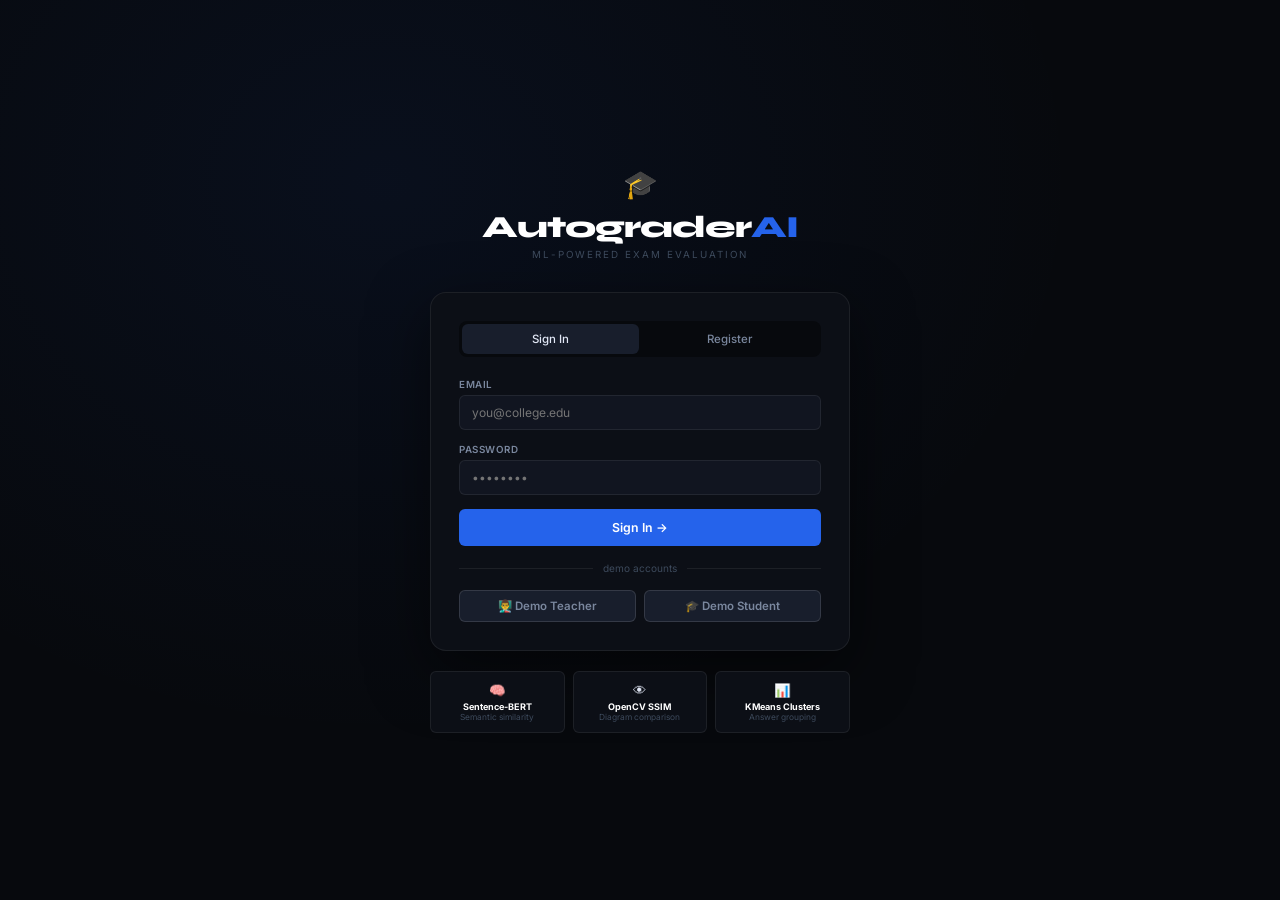
==== frontend/pages/teacher.html @ 8019d905 "Initial commit: AI-powered ExamAI system" ====
<!DOCTYPE html>
<html lang="en">
<head>
<meta charset="UTF-8"><meta name="viewport" content="width=device-width,initial-scale=1">
<title>AutoGrader— Teacher</title>
<link rel="stylesheet" href="../css/main.css">
</head>
<body>
<div class="app">

<!-- SIDEBAR -->
<aside class="sidebar">
  <div class="sb-brand"><div class="sb-brand-icon">🎓</div><span class="sb-brand-name">AutoGrader</span></div>
  <div class="sb-user"><div class="sb-av" id="sb-av">T</div><div><div class="sb-name" id="sb-name">Teacher</div><div class="sb-role">Teacher</div></div></div>
  <nav class="sb-nav">
    <div class="sb-sec">WORKSPACE</div>
    <button class="nav-btn active" id="nav-dash" onclick="navTo('dash')"><span class="nav-icon">⊞</span><span>Dashboard</span></button>
    <button class="nav-btn" id="nav-create" onclick="navTo('create')"><span class="nav-icon">＋</span><span>Create Exam</span></button>
    <button class="nav-btn" id="nav-exams" onclick="navTo('exams')"><span class="nav-icon">◫</span><span>My Exams</span></button>
    <div class="sb-sec">GRADING</div>
    <button class="nav-btn" id="nav-grade" onclick="navTo('grade')"><span class="nav-icon">⬡</span><span>Grade Papers</span><span class="nav-badge hidden" id="pending-badge">0</span></button>
    <button class="nav-btn" id="nav-analytics" onclick="navTo('analytics')"><span class="nav-icon">📊</span><span>Analytics</span></button>
  </nav>
  <div class="sb-foot"><button class="nav-btn" onclick="logout()"><span class="nav-icon">⇤</span><span>Sign Out</span></button></div>
</aside>

<!-- MAIN -->
<main class="main"><div class="wrap">

<!-- DASHBOARD -->
<div class="page active" id="page-dash">
  <div class="ph"><div><h1>Dashboard</h1><p id="dash-greet">Welcome back</p></div><button class="btn btn-primary" onclick="navTo('create')">+ New Exam</button></div>
  <div class="stats" id="dash-stats"></div>

  <!-- ML Models Panel -->
  <div class="card mb-16" style="background:linear-gradient(135deg,rgba(37,99,235,.07),transparent);border-color:rgba(37,99,235,.2)">
    <div class="card-header mb-12"><div class="card-title">🤖 ML Models Active</div><span class="badge bg-blue">Ensemble Grading</span></div>
    <div style="display:grid;grid-template-columns:repeat(4,1fr);gap:10px">
      <div style="background:var(--bg3);border-radius:var(--rs);padding:12px"><div class="mono" style="font-size:.65rem;color:var(--blue);margin-bottom:3px">SBERT 40%</div><div style="font-size:.72rem;font-weight:600;color:#fff">Sentence-BERT</div><div class="text-dim text-xs">Semantic similarity via transformer embeddings</div></div>
      <div style="background:var(--bg3);border-radius:var(--rs);padding:12px"><div class="mono" style="font-size:.65rem;color:var(--green);margin-bottom:3px">TF-IDF 25%</div><div style="font-size:.72rem;font-weight:600;color:#fff">TF-IDF Cosine</div><div class="text-dim text-xs">Term frequency × inverse document frequency</div></div>
      <div style="background:var(--bg3);border-radius:var(--rs);padding:12px"><div class="mono" style="font-size:.65rem;color:var(--gold);margin-bottom:3px">ROUGE-L 20%</div><div style="font-size:.72rem;font-weight:600;color:#fff">ROUGE-L LCS</div><div class="text-dim text-xs">Longest common subsequence scoring</div></div>
      <div style="background:var(--bg3);border-radius:var(--rs);padding:12px"><div class="mono" style="font-size:.65rem;color:var(--purple);margin-bottom:3px">KEYWORDS 15%</div><div style="font-size:.72rem;font-weight:600;color:#fff">Keyword BM25</div><div class="text-dim text-xs">Expected term coverage scoring</div></div>
    </div>
    <div style="display:grid;grid-template-columns:1fr 1fr;gap:10px;margin-top:10px">
      <div style="background:var(--bg3);border-radius:var(--rs);padding:12px"><div style="font-size:.72rem;font-weight:600;color:#fff">👁 OpenCV SSIM</div><div class="text-dim text-xs">Structural Similarity Index for diagram comparison — extracts diagrams via contour detection</div></div>
      <div style="background:var(--bg3);border-radius:var(--rs);padding:12px"><div style="font-size:.72rem;font-weight:600;color:#fff">📊 KMeans Clustering</div><div class="text-dim text-xs">Groups student answers by similarity — reveals copying patterns and common misconceptions</div></div>
    </div>
  </div>

  <div class="grid-2">
    <div class="card"><div class="card-header"><div class="card-title">Pending Grading</div><button class="btn btn-ghost btn-sm" onclick="navTo('grade')">View →</button></div><div id="dash-pending"></div></div>
    <div class="card"><div class="card-header"><div class="card-title">Recent Activity</div></div><div id="dash-recent"></div></div>
  </div>
</div>

<!-- CREATE EXAM -->
<div class="page" id="page-create">
  <div class="ph"><div><h1>Create Exam</h1><p>Build questions manually with sub-questions, OR options, and marks</p></div></div>
  <div class="grid-2" style="align-items:start">

    <!-- Left: Exam details + question builder -->
    <div>
      <div class="card mb-16">
        <div class="card-title mb-16">📋 Exam Details</div>
        <div class="field-row">
          <div class="field"><label>Title *</label><input id="ex-title" placeholder="e.g. OS Mid-Term Unit 3"></div>
          <div class="field"><label>Subject *</label><input id="ex-subject" placeholder="e.g. Computer Science"></div>
        </div>
        <div class="field-row">
          <div class="field"><label>Total Marks</label><input type="number" id="ex-marks" value="100"></div>
        </div>
        <div class="field"><label>Instructions</label><textarea id="ex-inst" rows="2" placeholder="Instructions for students…"></textarea></div>
      </div>

      <div class="card">
        <div class="card-header"><div class="card-title">Questions Builder</div><button class="btn btn-primary btn-sm" onclick="addQuestion()">+ Add Question</button></div>
        <div id="q-list"></div>
      </div>

      <div style="display:flex;gap:10px;margin-top:16px">
        <button class="btn btn-secondary btn-lg" onclick="saveExam('draft')">Save Draft</button>
        <button class="btn btn-primary btn-lg" id="pub-btn" onclick="saveExam('published')">✓ Publish Exam</button>
      </div>
    </div>

    <!-- Right: Reference paper upload -->
    <div>
      <div class="card" style="position:sticky;top:24px">
        <div class="card-title mb-8">📄 OR: Upload Reference Answer Paper</div>
        <div class="card-sub mb-16" style="line-height:1.6">Upload <strong>one perfectly answered paper</strong> — AI extracts all Q&A automatically. All student sheets will be graded against this reference.</div>

        <div style="background:rgba(37,99,235,.06);border:1px solid rgba(37,99,235,.15);border-radius:var(--rs);padding:12px;margin-bottom:14px">
          <div style="font-size:.72rem;font-weight:700;color:var(--blue);margin-bottom:6px">🚀 USP: Reference-Based Grading</div>
          <div style="font-size:.7rem;color:var(--text2);line-height:1.7">
            Instead of manually setting model answers, upload ONE correct paper.<br>
            → AI extracts questions + ideal answers<br>
            → SBERT compares semantic meaning<br>
            → OpenCV extracts + compares diagrams<br>
            → KMeans clusters similar answers to detect copying
          </div>
        </div>


        <div class="drop-zone" id="ref-zone" onclick="document.getElementById('ref-input').click()" ondragover="event.preventDefault();this.classList.add('drag')" ondragleave="this.classList.remove('drag')" ondrop="refDrop(event)">
          <input type="file" id="ref-input" accept=".pdf,.png,.jpg,.jpeg,.webp" onchange="uploadRef(this.files[0])">
          <div class="drop-icon" id="ref-icon">📄</div>
          <h3 id="ref-title" style="font-size:.88rem;font-weight:600;margin-bottom:4px">Drop reference answer paper</h3>
          <p id="ref-sub" style="font-size:.75rem;color:var(--text2)">PDF · PNG · JPG — AI will extract all answers</p>
        </div>
        <div id="ref-status" class="mt-12"></div>
      </div>
    </div>
  </div>
</div>

<!-- MY EXAMS -->
<div class="page" id="page-exams">
  <div class="ph"><div><h1>My Exams</h1><p>Manage and publish your exams</p></div><button class="btn btn-primary" onclick="navTo('create')">+ New Exam</button></div>
  <div class="card"><div class="tbl-wrap"><table><thead><tr><th>Title</th><th>Subject</th><th>Questions</th><th>Marks</th><th>Mode</th><th>Status</th><th>Submissions</th><th>Actions</th></tr></thead><tbody id="exams-tbody"></tbody></table></div></div>
</div>

<!-- GRADE PAPERS -->
<div class="page" id="page-grade">
  <div class="ph"><div><h1>Grade Papers</h1><p>Upload student answer sheets — ML grades automatically</p></div></div>
  <div class="grid-2" style="align-items:start">
    <div class="card">
      <div class="card-title mb-16">📤 Upload Answer Sheet</div>
      <div class="field"><label>Select Exam *</label><select id="grade-exam"></select></div>
      <div class="field"><label>Student Name *</label><select id="grade-sname"></select></div>
      <div class="drop-zone" id="sheet-zone" onclick="document.getElementById('sheet-input').click()" ondragover="event.preventDefault();this.classList.add('drag')" ondragleave="this.classList.remove('drag')" ondrop="sheetDrop(event)">
        <input type="file" id="sheet-input" accept=".pdf,.png,.jpg,.jpeg,.webp" onchange="setSheetFile(this.files[0])">
        <div class="drop-icon" id="sheet-icon">📝</div>
        <h3 id="sheet-title" style="font-size:.86rem;font-weight:600;margin-bottom:4px">Drop answer sheet here</h3>
        <p id="sheet-sub" style="font-size:.74rem;color:var(--text2)">PDF · Image · Scanned or photographed · random order handled</p>
      </div>
      <div style="background:var(--bg3);border-radius:var(--rs);padding:12px;margin-top:12px;font-size:.72rem;color:var(--text2);line-height:1.7">
        <b style="color:var(--text)">What happens:</b><br>
        1️⃣ Vision OCR extracts answers (handles random order)<br>
        2️⃣ OpenCV extracts diagram regions via contour detection<br>
        3️⃣ SBERT+TF-IDF+ROUGE-L+Keywords ensemble scores answers<br>
        4️⃣ SSIM compares student diagrams vs reference<br>
        5️⃣ AI generates specific improvement feedback
      </div>
      <div id="grade-status" class="mt-12"></div>
      <button class="btn btn-primary btn-lg w-full mt-12" id="grade-btn" onclick="doGrade()" disabled>⚡ Grade with ML</button>
    </div>
    <div>
      <div class="card mb-16"><div class="card-title mb-12">Pending <span class="badge bg-gold" id="pend-count">0</span></div><div id="pend-list"></div></div>
    </div>
  </div>
  <div id="grade-result" class="mt-16"></div>
</div>

<!-- ANALYTICS -->
<div class="page" id="page-analytics">
  <div class="ph"><div><h1>Analytics & ML Insights</h1><p>Class performance + ML model accuracy</p></div>
    <select id="anal-exam-sel" class="btn btn-secondary" onchange="loadAnalytics()" style="min-width:200px">
      <option value="">— Select Exam —</option>
    </select>
  </div>
  <div id="analytics-content"></div>
</div>

</div></main>
</div>

<!-- SUBMISSION DETAIL MODAL -->
<div class="overlay" id="modal-sub">
  <div class="modal modal-xl">
    <div class="modal-head"><h3 id="modal-sub-title">Submission</h3><button class="modal-close" onclick="closeModal('modal-sub')">✕</button></div>
    <div class="modal-body" id="modal-sub-body"></div>
    <div class="modal-foot">
      <button class="btn btn-secondary" onclick="dlReport(currentSid)">⬇ PDF Report</button>
      <button class="btn btn-ghost" onclick="closeModal('modal-sub')">Close</button>
    </div>
  </div>
</div>

<!-- OVERRIDE MODAL -->
<div class="overlay" id="modal-ov">
  <div class="modal modal-sm">
    <div class="modal-head"><h3>Override Grade</h3><button class="modal-close" onclick="closeModal('modal-ov')">✕</button></div>
    <div class="modal-body">
      <div class="field"><label>New Marks (max: <span id="ov-max">0</span>)</label><input type="number" id="ov-marks" min="0" step="0.5"></div>
      <div class="field"><label>Reason</label><input id="ov-note" placeholder="Explain reason for override…"></div>
    </div>
    <div class="modal-foot">
      <button class="btn btn-ghost" onclick="closeModal('modal-ov')">Cancel</button>
      <button class="btn btn-primary" onclick="doOverride()">Save</button>
    </div>
  </div>
</div>

<script src="../js/utils.js"></script>
<script>
if (!Auth.guard('teacher')) throw 0;
initSidebar();
const user = Auth.user();
document.getElementById('dash-greet').textContent = `Good ${['morning','afternoon','evening'][[...new Array(24)].map((_,h)=>h<12?0:h<17?1:2)[new Date().getHours()]]}, ${user.name.split(' ')[0]}`;

let allExams=[], allSubs=[], allStudents=[], pendingSheetFile=null, pendingRefFile=null, currentSid=null, ovSubId=null, ovQIdx=null, currentEditingExamId=null;
let qItems = []; // question builder state

// ── Load ──
async function loadAll() {
  await Promise.all([loadExams(), loadSubs(), loadStudents()]);
  renderDash();
}
async function loadExams() { try { allExams=await api.get('/exams/'); } catch { allExams=[]; } }
async function loadSubs()  { try { const s=await api.get('/submissions/'); allSubs=s; } catch { allSubs=[]; } }

async function loadStudents() { try { allStudents=await api.get('/auth/students'); } catch { allStudents=[]; } }

loadAll();

// ── DASHBOARD ──
function renderDash() {
  const myEx=allExams.filter(e=>e.teacherId===user.id);
  const graded=allSubs.filter(s=>s.status==='graded');
  const pend=allSubs.filter(s=>s.status==='pending');
  const avg=graded.length?Math.round(graded.reduce((s,x)=>s+(x.percentage||0),0)/graded.length):0;
  const {c}=grade(avg)||{c:'#fff'};
  document.getElementById('dash-stats').innerHTML=`
    <div class="stat" style="--stat-color:var(--blue)"><div class="stat-label">Exams</div><div class="stat-value">${myEx.length}</div><div class="stat-sub">${myEx.filter(e=>e.status==='published').length} published</div></div>
    <div class="stat" style="--stat-color:var(--gold)"><div class="stat-label">Pending</div><div class="stat-value">${pend.length}</div><div class="stat-sub">to be graded</div></div>
    <div class="stat" style="--stat-color:var(--green)"><div class="stat-label">Graded</div><div class="stat-value">${graded.length}</div><div class="stat-sub">complete</div></div>
    <div class="stat" style="--stat-color:${grade(avg).c}"><div class="stat-label">Class Avg</div><div class="stat-value">${avg||'—'}${avg?'%':''}</div></div>`;

  const pb=document.getElementById('pending-badge');
  if (pend.length){pb.textContent=pend.length;pb.classList.remove('hidden');}else pb.classList.add('hidden');

  const pendEl=document.getElementById('dash-pending');
  pendEl.innerHTML=!pend.length?empty('✓','All caught up!','No pending papers'):
    pend.slice(0,5).map(s=>`<div class="flex items-c jc-sb" style="padding:9px 0;border-bottom:1px solid var(--border)">
      <div><div style="font-size:.8rem;font-weight:600">${esc(s.studentName)}</div><div class="text-xs text-muted">${esc(s.examTitle)} · ${timeAgo(s.createdAt)}</div></div>
      <button class="btn btn-secondary btn-sm" onclick="openSub('${s.id}')">Grade</button>
    </div>`).join('');

  document.getElementById('dash-recent').innerHTML=!graded.length?empty('◈','No results','Grade some papers'):
    graded.slice(0,5).map(s=>{const{g:gr,c}=grade(s.percentage||0);return`<div class="flex items-c jc-sb" style="padding:9px 0;border-bottom:1px solid var(--border)">
      <div><div style="font-size:.8rem;font-weight:600">${esc(s.studentName)}</div><div class="text-xs text-muted">${esc(s.examTitle)}</div></div>
      <div class="text-right"><div class="mono" style="font-weight:800;color:${c}">${gr}</div><div class="text-xs text-muted">${s.percentage}%</div></div>
    </div>`}).join('');
}

// ── QUESTION BUILDER ──
function addQuestion() {
  qItems.push({text:'',marks:10,modelAnswer:'',keywords:'',hasDiagram:false,subQuestions:[],orEnabled:false});
  renderQList();
}
function addSubQ(qi) {
  qItems[qi].subQuestions.push({text:'',marks:5,modelAnswer:'',isOr:false,hasDiagram:false});
  renderQList();
}
function removeQ(qi) { qItems.splice(qi,1); renderQList(); }
function removeSubQ(qi,si) { qItems[qi].subQuestions.splice(si,1); renderQList(); }

function renderQList() {
  const el=document.getElementById('q-list');
  if (!qItems.length){el.innerHTML='<div class="text-xs text-dim" style="padding:16px;text-align:center">No questions yet — click + Add Question</div>';return;}
  el.innerHTML=qItems.map((q,qi)=>`
    <div class="q-item">
      <div class="q-item-head">
        <span class="q-num-badge">Q${qi+1}</span>
        <div style="flex:1"><input style="width:100%;background:var(--bg4);border:1px solid var(--border);border-radius:var(--rs);padding:7px 10px;color:var(--text);font-size:.82rem;outline:none" placeholder="Question text…" value="${esc(q.text)}" oninput="qItems[${qi}].text=this.value"></div>
        <input type="number" min="1" value="${q.marks}" style="width:56px;background:var(--bg4);border:1px solid var(--border);border-radius:var(--rs);padding:6px;color:var(--gold);font-family:'JetBrains Mono';text-align:center;font-size:.82rem;outline:none" oninput="qItems[${qi}].marks=+this.value">
        <span style="font-size:.7rem;color:var(--text3)">M</span>
        <button onclick="removeQ(${qi})" style="background:none;border:none;color:var(--text3);cursor:pointer;padding:4px">✕</button>
      </div>
      <div style="margin-bottom:8px">
        <textarea style="width:100%;background:var(--bg4);border:1px solid var(--border);border-radius:var(--rs);padding:7px 10px;color:rgba(255,255,255,.8);font-size:.76rem;outline:none" placeholder="Ideal Model Answer (for manual/AI grading reference)…" oninput="qItems[${qi}].modelAnswer=this.value">${esc(q.modelAnswer||'')}</textarea>
      </div>
      <div style="display:flex;gap:8px;margin-bottom:8px">
        <input style="flex:1;background:var(--bg4);border:1px solid var(--border);border-radius:var(--rs);padding:6px 9px;color:var(--text2);font-size:.75rem;outline:none" placeholder="Keywords (comma-separated, for ML grading)" value="${esc(q.keywords)}" oninput="qItems[${qi}].keywords=this.value">
        <label style="display:flex;align-items:center;gap:5px;font-size:.72rem;color:var(--text2);cursor:pointer;flex-shrink:0">
          <input type="checkbox" ${q.hasDiagram?'checked':''} onchange="qItems[${qi}].hasDiagram=this.checked"> Diagram
        </label>
      </div>
      ${q.subQuestions.map((sq,si)=>`<div class="sub-q">
        <div style="display:flex;align-items:center;gap:8px">
          ${sq.isOr?'<span class="or-label">OR</span>':''}
          <span style="font-family:\'JetBrains Mono\';font-size:.68rem;color:var(--text3);">${qi+1}${String.fromCharCode(97+si)}</span>
          <input style="flex:1;background:var(--bg3);border:1px solid var(--border);border-radius:var(--rs);padding:6px 9px;color:var(--text);font-size:.79rem;outline:none" placeholder="Sub-question…" value="${esc(sq.text)}" oninput="qItems[${qi}].subQuestions[${si}].text=this.value">
          <input type="number" min="1" value="${sq.marks}" style="width:50px;background:var(--bg3);border:1px solid var(--border);border-radius:var(--rs);padding:5px;color:var(--gold);font-family:'JetBrains Mono';text-align:center;font-size:.78rem;outline:none" oninput="qItems[${qi}].subQuestions[${si}].marks=+this.value">
          <span style="font-size:.68rem;color:var(--text3)">M</span>
          <label style="display:flex;align-items:center;gap:4px;font-size:.68rem;color:var(--text2);cursor:pointer">
            <input type="checkbox" ${sq.isOr?'checked':''} onchange="qItems[${qi}].subQuestions[${si}].isOr=this.checked;renderQList()"> OR
          </label>
          <button onclick="removeSubQ(${qi},${si})" style="background:none;border:none;color:var(--text3);cursor:pointer;font-size:.8rem">✕</button>
        </div>
        <div style="margin:4px 0 8px 18px">
          <textarea style="width:100%;background:var(--bg3);border:1px solid var(--border);border-radius:var(--rs);padding:5px 9px;color:rgba(255,255,255,.7);font-size:.72rem;outline:none" placeholder="Model Answer for sub-question…" oninput="qItems[${qi}].subQuestions[${si}].modelAnswer=this.value">${esc(sq.modelAnswer||'')}</textarea>
        </div>
      </div>`).join('')}
      <button class="btn btn-ghost btn-sm" style="margin-top:8px;font-size:.7rem" onclick="addSubQ(${qi})">+ Sub-question / OR option</button>
    </div>`).join('');
}

async function saveExam(status) {
  const title=document.getElementById('ex-title').value.trim(), subject=document.getElementById('ex-subject').value.trim();
  if (!title||!subject){toast('Title and subject required','e');return;}
  const btn=document.getElementById('pub-btn'); btn.disabled=true; btn.innerHTML=SPIN+(currentEditingExamId?' Updating…':' Saving…');
  const questions = qItems.map((q,i)=>({
    number: String(i+1), text:q.text, marks:q.marks,
    keywords: (q.keywords||'').split(',').map(k=>k.trim()).filter(Boolean),
    hasDiagram:q.hasDiagram, modelAnswer:q.modelAnswer||'',
    subQuestions: (q.subQuestions||[]).map((sq,j)=>({
      number:`${i+1}${String.fromCharCode(97+j)}`, 
      text:sq.text, marks:sq.marks, isOr:sq.isOr, hasDiagram:sq.hasDiagram, modelAnswer:sq.modelAnswer||''
    }))
  }));
  try {
    const data = {title,subject,
      totalMarks:+document.getElementById('ex-marks').value||100, instructions:document.getElementById('ex-inst').value, questions, status};
    let exam;
    if (currentEditingExamId) {
      exam = await api.put(`/exams/${currentEditingExamId}`, data);
    } else {
      exam = await api.post('/exams/', data);
    }
    
    // Auto-upload reference if pending
    if (pendingRefFile) {
      toast('Uploading reference paper…','i');
      await uploadRef(pendingRefFile, exam.id);
    }

    await loadAll();
    toast(status==='published'?'Exam published!':'Saved!','s');
    qItems=[]; renderQList(); currentEditingExamId=null; pendingRefFile=null;
    navTo('exams');
  } catch(e){ toast(e.message,'e'); }
  finally { btn.disabled=false; btn.innerHTML='✓ Publish Exam'; }
}

function editExam(id) {
  const e = allExams.find(x=>x.id===id);
  if (!e) return;
  currentEditingExamId = id;
  navTo('create');
  document.getElementById('page-create').querySelector('h1').textContent = 'Edit Exam';
  document.getElementById('ex-title').value = e.title;
  document.getElementById('ex-subject').value = e.subject;
  document.getElementById('ex-marks').value = e.totalMarks;
  document.getElementById('ex-inst').value = e.instructions || '';
  
  // Reset ref UI
  document.getElementById('ref-icon').textContent='📄';
  document.getElementById('ref-title').textContent='Drop reference answer paper';
  document.getElementById('ref-status').innerHTML='';
  pendingRefFile = null;

  qItems = (e.questions||[]).map(q=>({
    text:q.text, marks:q.marks, modelAnswer:q.modelAnswer||'', 
    keywords:(q.keywords||[]).join(', '), hasDiagram:q.hasDiagram,
    subQuestions: (q.subQuestions||[]).map(sq=>({...sq}))
  }));
  renderQList();
}

// ── REFERENCE PAPER ──
async function uploadRef(file, forceId=null) {
  if (!file) return;
  const examId = forceId || currentEditingExamId;
  
  if (!examId) {
    // Just store for later
    pendingRefFile = file;
    document.getElementById('ref-icon').textContent='📎';
    document.getElementById('ref-title').textContent=file.name;
    document.getElementById('ref-status').innerHTML='<span class="badge bg-gold">Ready to upload on save</span>';
    return;
  }

  document.getElementById('ref-icon').textContent='⏳';
  document.getElementById('ref-title').textContent=file.name;
  document.getElementById('ref-status').innerHTML=aiLoad('AI extracting questions and answers from reference paper…');
  try {
    const fd=new FormData(); fd.append('file',file);
    const res=await api.upload(`/exams/${examId}/reference`,fd);
    document.getElementById('ref-icon').textContent='✅';
    document.getElementById('ref-status').innerHTML=`<span class="badge bg-green">✓ ${res.message}</span>`;
    toast('Reference paper processed!','s');

    // Sync Questions Builder with extracted data
    if (res.questions && res.questions.length > 0) {
      qItems = res.questions.map(q => ({
        text: q.text,
        marks: q.marks,
        modelAnswer: q.modelAnswer || '', 
        keywords: (q.keywords||[]).join(', '),
        hasDiagram: q.hasDiagram || false,
        subQuestions: (q.subQuestions||[]).map(sq=>({...sq}))
      }));
      
      // Update Total Marks field in UI
      if (res.totalMarks) {
        document.getElementById('ex-marks').value = res.totalMarks;
      }
      
      renderQList();
      toast(`Synced ${res.questions.length} questions from AI`,'i');
    }
    await loadAll();
  } catch(e){
    document.getElementById('ref-icon').textContent='❌';
    const msg = e.message || 'AI failed to extract questions.';
    document.getElementById('ref-status').innerHTML=`<span style="color:var(--red);font-size:.8rem">✗ ${msg}</span>`;
    toast(msg,'e');
    throw e;
  }
}
function refDrop(e){e.preventDefault();document.getElementById('ref-zone').classList.remove('drag');uploadRef(e.dataTransfer.files[0]);}

// ── MY EXAMS ──
function renderExamsPage() {
  const tbody=document.getElementById('exams-tbody');
  const myEx=allExams.filter(e=>e.teacherId===user.id).sort((a,b)=>new Date(b.createdAt)-new Date(a.createdAt));
  if (!myEx.length){tbody.innerHTML=`<tr><td colspan="8">${empty('◫','No exams','Create your first exam')}</td></tr>`;return;}
  tbody.innerHTML=myEx.map(e=>{
    const eSubs=allSubs.filter(s=>s.examId===e.id);
    const flatQ=(e.questions||[]).reduce((s,q)=>s+1+(q.subQuestions?.length||0),0);
    return`<tr>
      <td><div style="font-weight:600">${esc(e.title)}</div></td>
      <td class="text-muted">${esc(e.subject)}</td>
      <td class="mono">${flatQ}</td>
      <td class="mono" style="color:var(--gold)">${e.totalMarks}</td>
      <td><span class="badge ${e.gradingMode==='reference'?'bg-purple':'bg-blue'}">${e.gradingMode==='reference'?'Reference':'Manual'}</span></td>
      <td><span class="badge ${e.status==='published'?'bg-green':'bg-gray'}">${e.status}</span></td>
      <td>${eSubs.length} <span class="text-dim">(${eSubs.filter(s=>s.status==='graded').length} graded)</span></td>
      <td style="display:flex;gap:5px">
        <button class="btn btn-secondary btn-sm" onclick="editExam('${e.id}')">Edit</button>
        ${e.status==='draft'?`<button class="btn btn-success btn-sm" onclick="pubExam('${e.id}')">Publish</button>`:''}
        <button class="btn btn-secondary btn-sm" onclick="loadAnalyticsForExam('${e.id}')">Analytics</button>
        <button class="btn btn-danger btn-sm" onclick="delExam('${e.id}')">Del</button>
      </td>
    </tr>`;
  }).join('');
}
async function pubExam(id){try{await api.post(`/exams/${id}/publish`,{});toast('Published!','s');await loadAll();renderExamsPage();}catch(e){toast(e.message,'e');}}
async function delExam(id){if(!confirm('Delete?'))return;try{await api.delete(`/exams/${id}`);toast('Deleted','i');await loadAll();renderExamsPage();}catch(e){toast(e.message,'e');}}

// ── GRADE PAPERS ──
function renderGradePage() {
  const sel=document.getElementById('grade-exam');
  const myPub=allExams.filter(e=>e.teacherId===user.id&&e.status==='published');
  sel.innerHTML='<option value="">— Choose Exam —</option>'+myPub.map(e=>`<option value="${e.id}">${esc(e.title)}</option>`).join('');

  const sSel=document.getElementById('grade-sname');
  sSel.innerHTML='<option value="">— Select Student —</option>'+allStudents.map(s=>`<option value="${esc(s.name)}">${esc(s.name)}</option>`).join('');

  const pend=allSubs.filter(s=>s.status==='pending'||s.status==='grading');
  document.getElementById('pend-count').textContent=pend.length;
  document.getElementById('pend-list').innerHTML=!pend.length?'<div class="text-xs text-dim" style="padding:14px;text-align:center">✓ All caught up</div>':
    pend.map(s=>`<div class="flex items-c jc-sb" style="padding:9px 0;border-bottom:1px solid var(--border)">
      <div><div style="font-size:.8rem;font-weight:600">${esc(s.studentName)}</div><div class="text-xs text-muted">${esc(s.examTitle)}</div></div>
      <button class="btn btn-secondary btn-sm" onclick="openSub('${s.id}')">View</button>
    </div>`).join('');
}

function setSheetFile(f) {
  if (!f) return;
  pendingSheetFile=f;
  document.getElementById('sheet-icon').textContent='✅';
  document.getElementById('sheet-title').textContent=f.name;
  document.getElementById('sheet-sub').textContent=`${(f.size/1048576).toFixed(2)}MB`;
  document.getElementById('sheet-zone').style.borderColor='var(--green)';
  document.getElementById('grade-btn').disabled=false;
}
function sheetDrop(e){e.preventDefault();document.getElementById('sheet-zone').classList.remove('drag');setSheetFile(e.dataTransfer.files[0]);}

async function doGrade() {
  const examId=document.getElementById('grade-exam').value, sname=document.getElementById('grade-sname').value.trim();
  if (!examId){toast('Select an exam','e');return;}
  if (!sname){toast('Enter student name','e');return;}
  if (!pendingSheetFile){toast('Upload answer sheet','e');return;}
  const btn=document.getElementById('grade-btn'); btn.disabled=true; btn.innerHTML=SPIN+' Grading…';
  document.getElementById('grade-result').innerHTML='';
  document.getElementById('grade-status').innerHTML=aiLoad('ML grading in progress — SBERT · TF-IDF · ROUGE-L · OpenCV · AI Model…');
  try {
    const fd=new FormData(); fd.append('file',pendingSheetFile); fd.append('examId',examId); fd.append('studentName',sname);
    const sub=await api.upload('/submissions/upload',fd);
    allSubs=await api.get('/submissions/');
    document.getElementById('grade-status').innerHTML='<span class="badge bg-green">✓ Grading complete</span>';
    renderGradeResult(sub);
    toast('Graded successfully!','s');
    renderDash();
  } catch(e){
    document.getElementById('grade-status').innerHTML=`<span style="color:var(--red);font-size:.8rem">✗ ${e.message}</span>`;
    toast(e.message,'e');
  }
  finally{btn.disabled=false;btn.innerHTML='⚡ Grade with ML';}
}

function renderGradeResult(sub) {
  const pct=sub.percentage||0, {g:gr,c}=grade(pct);
  const el=document.getElementById('grade-result');
  el.innerHTML=`<div class="card">
    <div class="flex items-c jc-sb mb-16">
      <div><div style="font-family:'Syne',sans-serif;font-size:1.2rem;font-weight:800;color:#fff">${esc(sub.studentName)}</div><div class="text-sm text-muted">${esc(sub.examTitle)}</div></div>
      <div class="text-right"><div class="mono" style="font-size:2.5rem;font-weight:900;color:${c}">${gr}</div><div class="text-xs text-muted">${sub.totalScore}/${sub.maxScore} · ${pct}%</div></div>
    </div>
    <div class="prog-track mb-16"><div class="prog-fill" style="width:${pct}%;background:${progColor(pct)}"></div></div>
    ${sub.narrative?`<div style="background:var(--bg3);border-radius:var(--rs);padding:12px;margin-bottom:16px;font-size:.8rem;line-height:1.7;color:var(--text2)">${esc(sub.narrative)}</div>`:''}
    <div style="margin-bottom:8px"><span class="ml-chip">ML: SBERT+TF-IDF+ROUGE-L+Keywords Ensemble</span></div>
    ${(sub.grades||[]).map((g,i)=>renderAnsCard(g,i,sub.id)).join('')}
    <div style="margin-top:12px"><button class="btn btn-secondary" onclick="dlReport('${sub.id}')">⬇ Download PDF Report</button></div>
  </div>`;
}

function renderAnsCard(g,i,sid) {
  const pct=g.percentage||0, c=progColor(pct);
  const bd=g.breakdown||{};
  return`<div class="ans-card">
    <div class="ans-head" onclick="toggleCard(this)">
      <div class="score-ring" style="border-color:${c};color:${c}"><div style="text-align:center"><div style="font-size:.78rem;font-weight:700">${g.marks}</div><div style="font-size:.5rem;color:var(--text3)">/${g.maxMarks}</div></div></div>
      <div style="flex:1;min-width:0">
        <div style="font-weight:700;font-size:.82rem">Q${esc(g.questionNumber)} <span class="text-dim text-xs">${esc((g.questionText||'').substring(0,60))}</span></div>
        <div style="display:flex;gap:5px;margin-top:4px;flex-wrap:wrap">
          ${Object.entries(bd).map(([k,v])=>`<span class="ml-chip">${k}: ${v}%</span>`).join('')}
          ${g.hasDiagram?`<span class="badge bg-purple">📐 ${g.diagramScore!=null?'SSIM: '+g.diagramScore+'%':'Diagram'}</span>`:''}
          ${g.overridden?'<span class="badge bg-gold">Override</span>':''}
        </div>
      </div>
      <div style="display:flex;gap:6px;align-items:center">
        <span class="text-xs text-dim">${pct}%</span>
        <button class="btn btn-ghost btn-sm" onclick="event.stopPropagation();openOv('${sid}',${i},${g.maxMarks})">✏</button>
        <span class="arr" style="color:var(--text3)">▼</span>
      </div>
    </div>
    <div class="ans-body" style="display:none">
      ${g.studentAnswer?`<div class="mb-12"><div class="text-xs text-dim mb-5">Student's Answer</div><div style="background:var(--bg4);border-radius:var(--rs);padding:11px;font-size:.79rem;line-height:1.7;color:var(--text2)">${esc(g.studentAnswer)}</div></div>`:'<div style="color:var(--red);font-size:.79rem;margin-bottom:10px">No answer provided</div>'}
      <div class="mb-10"><div class="text-xs text-dim mb-5">AI Feedback</div><div style="font-size:.8rem;line-height:1.7">${esc(g.feedback||'')}</div></div>
      ${(g.strengths||[]).length?`<div class="mb-8"><div class="text-xs text-dim mb-5">Strengths</div><div>${g.strengths.map(s=>`<span style="background:rgba(5,150,105,.1);color:var(--green);padding:2px 8px;border-radius:4px;font-size:.7rem;margin:2px;display:inline-block">✓ ${esc(s)}</span>`).join('')}</div></div>`:''}
      ${(g.improvements||[]).length?`<div><div class="text-xs text-dim mb-5">What to Improve</div><div>${g.improvements.map(s=>`<span style="background:rgba(220,38,38,.1);color:var(--red);padding:2px 8px;border-radius:4px;font-size:.7rem;margin:2px;display:inline-block">→ ${esc(s)}</span>`).join('')}</div></div>`:''}
    </div>
  </div>`;
}

// ── Override ──
function openOv(sid,qi,maxM){ovSubId=sid;ovQIdx=qi;document.getElementById('ov-max').textContent=maxM;document.getElementById('ov-marks').value='';document.getElementById('ov-notes').value='';openModal('modal-ov');}

// fix: wrong id
document.addEventListener('DOMContentLoaded',()=>{
  // fix id
  const ovNote = document.getElementById('ov-note');
});

async function doOverride(){
  const marks=+document.getElementById('ov-marks').value, note=document.getElementById('ov-note').value;
  if (isNaN(marks)||marks<0){toast('Enter valid marks','e');return;}
  try{const u=await api.patch(`/submissions/${ovSubId}/override`,{questionIndex:ovQIdx,marks,note});closeModal('modal-ov');toast('Override saved','s');}catch(e){toast(e.message,'e');}
}

async function openSub(sid){
  currentSid=sid;
  document.getElementById('modal-sub-title').textContent='Loading…';
  document.getElementById('modal-sub-body').innerHTML=aiLoad('Loading…');
  openModal('modal-sub');
  try{
    const sub=await api.get(`/submissions/${sid}`);
    document.getElementById('modal-sub-title').textContent=`${sub.studentName} — ${sub.examTitle}`;
    const pct=sub.percentage||0,{g:gr,c}=grade(pct);
    document.getElementById('modal-sub-body').innerHTML=`
      <div class="flex items-c jc-sb mb-16"><div class="mono">${sub.totalScore}/${sub.maxScore}</div><div class="mono" style="font-size:2rem;font-weight:900;color:${c}">${gr} <span style="font-size:.9rem">${pct}%</span></div></div>
      <div class="prog-track mb-16"><div class="prog-fill" style="width:${pct}%;background:${progColor(pct)}"></div></div>
      ${(sub.grades||[]).map((g,i)=>renderAnsCard(g,i,sid)).join('')}`;
  }catch(e){document.getElementById('modal-sub-body').innerHTML=`<span style="color:var(--red)">${e.message}</span>`;}
}

async function dlReport(sid){
  try{
    const r=await fetch(`${API}/submissions/${sid}/report`,{headers:{Authorization:`Bearer ${Auth.token()}`}});
    if(!r.ok){toast('Report failed','e');return;}
    const blob=await r.blob();
    const a=document.createElement('a');a.href=URL.createObjectURL(blob);a.download=`report_${sid}.pdf`;a.click();
  }catch(e){toast(e.message,'e');}
}

// ── ANALYTICS ──
function loadAnalyticsForExam(eid){
  navTo('analytics');
  document.getElementById('anal-exam-sel').value=eid;
  loadAnalytics();
}

async function loadAnalytics(){
  const eid=document.getElementById('anal-exam-sel').value;
  const cont=document.getElementById('analytics-content');
  const myEx=allExams.filter(e=>e.teacherId===user.id);
  const sel=document.getElementById('anal-exam-sel');
  if(sel.options.length<=1) myEx.forEach(e=>{const o=document.createElement('option');o.value=e.id;o.textContent=e.title;sel.appendChild(o);});
  if(!eid){cont.innerHTML=empty('📊','Select an exam','Choose an exam from the dropdown');return;}
  cont.innerHTML=aiLoad('Loading analytics and generating charts…');
  try{
    const data=await api.get(`/analytics/exam/${eid}`);
    if(!data.total){cont.innerHTML=empty('📊','No graded submissions','Grade some papers first');return;}
    const charts=data.charts||{};
    const acc=data.mlAccuracy||{};
    cont.innerHTML=`
      <div class="stats" style="margin-bottom:20px">
        <div class="stat" style="--stat-color:var(--blue)"><div class="stat-label">Submissions</div><div class="stat-value">${data.total}</div></div>
        <div class="stat" style="--stat-color:${grade(data.avg||0).c}"><div class="stat-label">Class Average</div><div class="stat-value">${data.avg}%</div></div>
        <div class="stat" style="--stat-color:var(--green)"><div class="stat-label">Pass Rate</div><div class="stat-value">${data.passRate}%</div></div>
        <div class="stat" style="--stat-color:var(--purple)"><div class="stat-label">ML Accuracy</div><div class="stat-value">${acc.mae!=null?'MAE: '+acc.mae:'N/A'}</div><div class="stat-sub">${acc.samples||0} samples · corr: ${acc.correlation||'—'}</div></div>
      </div>
      <!-- ML Model accuracy explanation -->
      <div class="card mb-16" style="background:rgba(124,58,237,.05);border-color:rgba(124,58,237,.2)">
        <div class="card-title mb-8">🎯 ML Model Performance</div>
        <div style="display:grid;grid-template-columns:1fr 1fr 1fr;gap:12px">
          <div style="background:var(--bg3);border-radius:var(--rs);padding:12px">
            <div class="mono" style="font-size:.65rem;color:var(--blue);margin-bottom:4px">SENTENCE-BERT (40%)</div>
            <div style="font-size:.72rem;color:#fff;margin-bottom:3px">all-MiniLM-L6-v2</div>
            <div style="font-size:.68rem;color:var(--text2)">Cosine similarity on 384-dim embeddings. Captures semantic meaning beyond vocabulary overlap.</div>
          </div>
          <div style="background:var(--bg3);border-radius:var(--rs);padding:12px">
            <div class="mono" style="font-size:.65rem;color:var(--green);margin-bottom:4px">TF-IDF + ROUGE-L (45%)</div>
            <div style="font-size:.72rem;color:#fff;margin-bottom:3px">Sklearn TF-IDF + LCS</div>
            <div style="font-size:.68rem;color:var(--text2)">TF-IDF gives term importance weighting. ROUGE-L finds longest common answer sequences.</div>
          </div>
          <div style="background:var(--bg3);border-radius:var(--rs);padding:12px">
            <div class="mono" style="font-size:.65rem;color:var(--gold);margin-bottom:4px">KMEANS CLUSTERS</div>
            <div style="font-size:.72rem;color:#fff;margin-bottom:3px">sklearn.cluster.KMeans</div>
            <div style="font-size:.68rem;color:var(--text2)">Groups students by answer similarity. Reveals copying patterns and shared misconceptions.</div>
          </div>
        </div>
      </div>
      <div class="chart-grid mb-16">
        ${charts.grade_distribution?`<div class="card"><div class="card-title mb-10">Grade Distribution</div><img class="chart-img" src="data:image/png;base64,${charts.grade_distribution}"></div>`:''}
        ${charts.score_histogram?`<div class="card"><div class="card-title mb-10">Score Histogram</div><img class="chart-img" src="data:image/png;base64,${charts.score_histogram}"></div>`:''}
      </div>
      ${charts.heatmap?`<div class="card mb-16"><div class="card-title mb-4">🔥 Performance Heatmap — Student × Question</div><div class="text-xs text-muted mb-10">Green = high score, Red = low score. Reveals which questions entire class struggled with vs individual failures.</div><img class="chart-img" src="data:image/png;base64,${charts.heatmap}"></div>`:''}
      <div class="card"><div class="card-title mb-12">Per-Question Class Average</div>
        ${Object.entries(data.questionAvgs||{}).map(([q,avg])=>`<div class="flex items-c gap-10" style="margin-bottom:10px">
          <span class="mono text-xs" style="width:40px;color:var(--blue)">${esc(q)}</span>
          <div class="prog-track" style="flex:1"><div class="prog-fill" style="width:${avg}%;background:${progColor(avg)}"></div></div>
          <span class="mono text-xs" style="color:${progColor(avg)}">${avg}%</span>
        </div>`).join('')}
      </div>`;
  }catch(e){cont.innerHTML=`<span style="color:var(--red)">${e.message}</span>`;}
}

// ── Nav hooks ──
const origNav=window.navTo;
window.navTo=function(id){
  origNav(id);
  if(id==='create'&&!currentEditingExamId){
    document.getElementById('page-create').querySelector('h1').textContent = 'Create Exam';
    document.getElementById('ex-title').value = '';
    document.getElementById('ex-subject').value = '';
    document.getElementById('ref-icon').textContent='📄';
    document.getElementById('ref-title').textContent='Drop reference answer paper';
    document.getElementById('ref-status').innerHTML='';
    qItems=[]; renderQList(); pendingRefFile=null;
  }
  if(id==='exams')renderExamsPage();
  else if(id==='grade')renderGradePage();
  else if(id==='analytics'){const myEx=allExams.filter(e=>e.teacherId===user.id);const sel=document.getElementById('anal-exam-sel');if(sel&&sel.options.length<=1)myEx.forEach(e=>{const o=document.createElement('option');o.value=e.id;o.textContent=e.title;sel.appendChild(o);});}
};
</script>
</body>
</html>
---- frontend/css/main.css ----
@import url('https://fonts.googleapis.com/css2?family=Inter:wght@300;400;500;600;700&family=JetBrains+Mono:wght@400;500&family=Syne:wght@700;800&display=swap');

:root{
  --bg:#07090D;--bg2:#0C0F16;--bg3:#111520;--bg4:#181E2C;--bg5:#1E2638;
  --border:rgba(255,255,255,.07);--border2:rgba(255,255,255,.12);
  --text:#E1E7F5;--text2:#7A879E;--text3:#3D4A5C;
  --blue:#2563EB;--green:#059669;--gold:#D97706;--red:#DC2626;--purple:#7C3AED;--teal:#0891B2;
  --r:10px;--rs:6px;
}
*{box-sizing:border-box;margin:0;padding:0}
html{font-size:14px;-webkit-font-smoothing:antialiased}
body{background:var(--bg);color:var(--text);font-family:'Inter',sans-serif;min-height:100vh}
::-webkit-scrollbar{width:4px}::-webkit-scrollbar-thumb{background:var(--bg5);border-radius:2px}
input,select,textarea,button{font-family:'Inter',sans-serif}

/* AUTH */
.auth-page{min-height:100vh;display:flex;align-items:center;justify-content:center;background:radial-gradient(ellipse at 30% 20%,rgba(37,99,235,.07),transparent 55%),var(--bg);padding:20px}
.auth-box{width:100%;max-width:420px}
.auth-logo{text-align:center;margin-bottom:32px}
.auth-logo-icon{font-size:2rem;margin-bottom:8px}
.auth-logo h1{font-family:'Syne',sans-serif;font-size:2.2rem;font-weight:800;color:#fff;letter-spacing:-1px}
.auth-logo h1 span{color:var(--blue)}
.auth-logo p{font-size:.7rem;letter-spacing:2px;color:var(--text3);margin-top:4px}
.auth-card{background:var(--bg2);border:1px solid var(--border);border-radius:16px;padding:28px;box-shadow:0 20px 60px rgba(0,0,0,.5)}
.auth-tabs{display:flex;gap:3px;background:var(--bg);border-radius:8px;padding:3px;margin-bottom:22px}
.auth-tab{flex:1;padding:8px;border:none;background:transparent;color:var(--text2);border-radius:6px;cursor:pointer;font-size:.82rem;font-weight:500;transition:.15s}
.auth-tab.active{background:var(--bg4);color:var(--text)}
.role-row{display:grid;grid-template-columns:1fr 1fr;gap:8px;margin-bottom:18px}
.role-btn{display:flex;flex-direction:column;align-items:center;gap:5px;padding:14px;border:1px solid var(--border);background:var(--bg3);border-radius:var(--rs);cursor:pointer;color:var(--text2);font-size:.8rem;transition:.15s}
.role-btn.active{border-color:var(--blue);background:rgba(37,99,235,.1);color:var(--blue)}

/* FORMS */
.field{margin-bottom:14px}
.field label{display:block;font-size:.7rem;font-weight:600;color:var(--text2);margin-bottom:5px;letter-spacing:.5px;text-transform:uppercase}
.field input,.field select,.field textarea{width:100%;padding:9px 12px;background:var(--bg3);border:1px solid var(--border);border-radius:var(--rs);color:var(--text);font-size:.86rem;outline:none;transition:.15s}
.field input:focus,.field select:focus,.field textarea:focus{border-color:rgba(37,99,235,.5);box-shadow:0 0 0 3px rgba(37,99,235,.08)}
.field textarea{resize:vertical;min-height:75px;line-height:1.6}
.field-row{display:grid;grid-template-columns:1fr 1fr;gap:12px}

/* BUTTONS */
.btn{display:inline-flex;align-items:center;justify-content:center;gap:6px;padding:8px 16px;border:none;border-radius:var(--rs);cursor:pointer;font-size:.82rem;font-weight:600;transition:.15s;white-space:nowrap}
.btn:disabled{opacity:.4;cursor:not-allowed}
.btn-primary{background:var(--blue);color:#fff}
.btn-primary:hover:not(:disabled){background:#1d4ed8}
.btn-secondary{background:var(--bg4);color:var(--text2);border:1px solid var(--border2)}
.btn-secondary:hover:not(:disabled){background:var(--bg5);color:var(--text)}
.btn-success{background:rgba(5,150,105,.12);color:var(--green);border:1px solid rgba(5,150,105,.2)}
.btn-danger{background:rgba(220,38,38,.1);color:var(--red);border:1px solid rgba(220,38,38,.2)}
.btn-ghost{background:transparent;color:var(--text2)}
.btn-ghost:hover:not(:disabled){background:rgba(255,255,255,.04);color:var(--text)}
.btn-lg{padding:11px 22px;font-size:.88rem}
.btn-sm{padding:5px 11px;font-size:.74rem}
.btn-icon{padding:7px}
.w-full{width:100%}

/* LAYOUT */
.app{display:flex;height:100vh;overflow:hidden}
.sidebar{width:220px;background:var(--bg2);border-right:1px solid var(--border);display:flex;flex-direction:column;flex-shrink:0}
.sb-brand{display:flex;align-items:center;gap:8px;padding:16px 14px;border-bottom:1px solid var(--border)}
.sb-brand-icon{width:28px;height:28px;background:var(--blue);border-radius:7px;display:flex;align-items:center;justify-content:center;font-size:.85rem;flex-shrink:0}
.sb-brand-name{font-family:'Syne',sans-serif;font-weight:800;font-size:.85rem;color:#fff}
.sb-user{display:flex;align-items:center;gap:9px;padding:11px 12px;border-bottom:1px solid var(--border)}
.sb-av{width:30px;height:30px;border-radius:50%;display:flex;align-items:center;justify-content:center;font-weight:700;font-size:.75rem;flex-shrink:0}
.sb-name{font-size:.8rem;font-weight:600;white-space:nowrap;overflow:hidden;text-overflow:ellipsis}
.sb-role{font-size:.65rem;color:var(--text3)}
.sb-nav{flex:1;overflow-y:auto;padding:8px}
.sb-sec{font-size:.6rem;font-weight:700;letter-spacing:1px;text-transform:uppercase;color:var(--text3);padding:8px 8px 4px}
.nav-btn{display:flex;align-items:center;gap:9px;padding:8px 10px;border-radius:var(--rs);cursor:pointer;color:var(--text2);font-size:.8rem;font-weight:500;transition:.12s;border:none;background:none;width:100%;text-align:left}
.nav-btn:hover{background:rgba(255,255,255,.04);color:var(--text)}
.nav-btn.active{background:rgba(37,99,235,.12);color:var(--blue)}
.nav-icon{font-size:.9rem;width:16px;text-align:center;flex-shrink:0}
.nav-badge{margin-left:auto;background:var(--red);color:#fff;font-size:.6rem;font-weight:700;padding:1px 5px;border-radius:6px}
.sb-foot{padding:8px;border-top:1px solid var(--border)}
.main{flex:1;overflow-y:auto}
.wrap{padding:24px 28px;max-width:1200px}
.page{display:none}.page.active{display:block;animation:fadein .2s ease}
@keyframes fadein{from{opacity:0;transform:translateY(6px)}to{opacity:1;transform:translateY(0)}}

/* PAGE HEADER */
.ph{display:flex;align-items:flex-start;justify-content:space-between;margin-bottom:24px}
.ph h1{font-family:'Syne',sans-serif;font-size:1.6rem;font-weight:800;color:#fff;letter-spacing:-.5px}
.ph p{color:var(--text2);font-size:.8rem;margin-top:3px}

/* CARDS */
.card{background:var(--bg2);border:1px solid var(--border);border-radius:var(--r);padding:20px}
.card-sm{padding:14px}
.card-hover:hover{border-color:var(--border2);transform:translateY(-1px);transition:.15s}
.card-header{display:flex;align-items:center;justify-content:space-between;margin-bottom:16px}
.card-title{font-weight:700;font-size:.88rem;color:#fff}
.card-sub{font-size:.72rem;color:var(--text3);margin-top:2px}

/* STATS */
.stats{display:grid;grid-template-columns:repeat(4,1fr);gap:14px;margin-bottom:22px}
.stat{background:var(--bg2);border:1px solid var(--border);border-radius:var(--r);padding:18px;border-top:2px solid var(--stat-color,var(--blue))}
.stat-label{font-size:.65rem;font-weight:700;letter-spacing:.8px;text-transform:uppercase;color:var(--text3);margin-bottom:8px}
.stat-value{font-family:'Syne',sans-serif;font-size:1.8rem;font-weight:800;color:var(--stat-color,#fff);letter-spacing:-1px}
.stat-sub{font-size:.7rem;color:var(--text2);margin-top:4px}

/* TABLE */
.tbl-wrap{overflow-x:auto}
table{width:100%;border-collapse:collapse}
th{padding:9px 13px;text-align:left;font-size:.65rem;font-weight:700;letter-spacing:.6px;text-transform:uppercase;color:var(--text3);border-bottom:1px solid var(--border)}
td{padding:11px 13px;font-size:.8rem;border-bottom:1px solid rgba(255,255,255,.03)}
tbody tr:hover td{background:rgba(255,255,255,.02)}
tbody tr:last-child td{border-bottom:none}

/* BADGES */
.badge{display:inline-flex;align-items:center;padding:2px 8px;border-radius:20px;font-size:.66rem;font-weight:700}
.bg-green{background:rgba(5,150,105,.12);color:var(--green)}
.bg-blue{background:rgba(37,99,235,.12);color:var(--blue)}
.bg-gold{background:rgba(217,119,6,.12);color:var(--gold)}
.bg-red{background:rgba(220,38,38,.12);color:var(--red)}
.bg-gray{background:rgba(255,255,255,.07);color:var(--text2)}
.bg-purple{background:rgba(124,58,237,.12);color:var(--purple)}

/* PROGRESS */
.prog-track{height:4px;background:var(--bg5);border-radius:2px;overflow:hidden}
.prog-fill{height:100%;border-radius:2px;transition:width .5s}

/* UPLOAD */
.drop-zone{border:2px dashed rgba(255,255,255,.1);border-radius:var(--r);padding:36px 20px;text-align:center;cursor:pointer;transition:.15s}
.drop-zone:hover,.drop-zone.drag{border-color:var(--blue);background:rgba(37,99,235,.04)}
.drop-zone input{display:none}
.drop-icon{font-size:2.2rem;margin-bottom:10px}

/* MODAL */
.overlay{position:fixed;inset:0;background:rgba(0,0,0,.7);z-index:999;display:none;align-items:center;justify-content:center;padding:16px;backdrop-filter:blur(3px)}
.overlay.open{display:flex;animation:fadein .15s}
.modal{background:var(--bg2);border:1px solid var(--border);border-radius:16px;width:100%;display:flex;flex-direction:column;max-height:90vh}
.modal-sm{max-width:460px}.modal-md{max-width:640px}.modal-lg{max-width:860px}.modal-xl{max-width:1050px}
.modal-head{display:flex;align-items:center;justify-content:space-between;padding:16px 20px;border-bottom:1px solid var(--border);flex-shrink:0}
.modal-head h3{font-weight:700;font-size:.92rem;color:#fff}
.modal-close{background:none;border:none;color:var(--text2);cursor:pointer;font-size:1.1rem;padding:3px;border-radius:4px}
.modal-body{flex:1;overflow-y:auto;padding:20px}
.modal-foot{padding:12px 20px;border-top:1px solid var(--border);display:flex;justify-content:flex-end;gap:8px;flex-shrink:0}

/* ANSWER CARD */
.ans-card{background:var(--bg3);border:1px solid var(--border);border-radius:var(--r);overflow:hidden;margin-bottom:10px}
.ans-head{display:flex;align-items:center;gap:10px;padding:12px 14px;cursor:pointer}
.ans-head:hover{background:rgba(255,255,255,.02)}
.score-ring{width:40px;height:40px;border-radius:50%;border:2px solid;display:flex;align-items:center;justify-content:center;font-family:'JetBrains Mono',monospace;font-size:.78rem;font-weight:700;flex-shrink:0}
.ans-body{border-top:1px solid var(--border);padding:14px}

/* ML CHIP */
.ml-chip{display:inline-flex;align-items:center;gap:4px;padding:2px 7px;background:rgba(37,99,235,.1);border:1px solid rgba(37,99,235,.2);border-radius:4px;font-size:.65rem;color:var(--blue);font-family:'JetBrains Mono',monospace}

/* CHARTS */
.chart-img{width:100%;border-radius:var(--rs);border:1px solid var(--border)}
.chart-grid{display:grid;grid-template-columns:1fr 1fr;gap:16px;margin-bottom:20px}

/* UTILS */
.grid-2{display:grid;grid-template-columns:1fr 1fr;gap:16px}
.grid-3{display:grid;grid-template-columns:1fr 1fr 1fr;gap:14px}
.flex{display:flex}.items-c{align-items:center}.jc-sb{justify-content:space-between}
.gap-6{gap:6px}.gap-10{gap:10px}.gap-12{gap:12px}
.mt-8{margin-top:8px}.mt-12{margin-top:12px}.mt-16{margin-top:16px}.mt-20{margin-top:20px}
.mb-8{margin-bottom:8px}.mb-12{margin-bottom:12px}.mb-16{margin-bottom:16px}
.text-xs{font-size:.7rem}.text-sm{font-size:.78rem}.text-muted{color:var(--text2)}.text-dim{color:var(--text3)}
.mono{font-family:'JetBrains Mono',monospace}
.hidden{display:none!important}
.spin{animation:spin 1s linear infinite}@keyframes spin{to{transform:rotate(360deg)}}
.shimmer{background:linear-gradient(90deg,var(--bg3) 25%,var(--bg4) 50%,var(--bg3) 75%);background-size:200% 100%;animation:shim 1.5s infinite}@keyframes shim{0%{background-position:-200% 0}100%{background-position:200% 0}}
.err{background:rgba(220,38,38,.09);border:1px solid rgba(220,38,38,.2);border-radius:var(--rs);padding:9px 13px;color:var(--red);font-size:.8rem;margin-bottom:14px}
.toast{position:fixed;bottom:20px;right:20px;padding:11px 16px;border-radius:var(--rs);font-size:.79rem;font-weight:500;z-index:9999;transform:translateY(50px);opacity:0;transition:.25s;max-width:300px}
.toast.show{transform:translateY(0);opacity:1}
.toast-s{background:#0A2A1A;border:1px solid var(--green);color:var(--green)}
.toast-e{background:#2A0A0A;border:1px solid var(--red);color:var(--red)}
.toast-i{background:#0A122A;border:1px solid var(--blue);color:var(--blue)}
.ai-load{display:flex;align-items:center;gap:10px;padding:12px 16px;background:rgba(37,99,235,.06);border:1px solid rgba(37,99,235,.15);border-radius:var(--rs);font-size:.8rem;color:var(--blue)}
.dots span{display:inline-block;width:4px;height:4px;border-radius:50%;background:var(--blue);margin:0 2px;animation:dp 1.2s infinite}
.dots span:nth-child(2){animation-delay:.2s}.dots span:nth-child(3){animation-delay:.4s}
@keyframes dp{0%,60%,100%{opacity:.3;transform:scale(.8)}30%{opacity:1;transform:scale(1)}}
.divider{display:flex;align-items:center;gap:10px;margin:16px 0;color:var(--text3);font-size:.72rem}
.divider::before,.divider::after{content:'';flex:1;height:1px;background:var(--border)}

/* Q BUILDER */
.q-item{background:var(--bg3);border:1px solid var(--border);border-radius:var(--rs);padding:14px;margin-bottom:10px}
.q-item-head{display:flex;align-items:center;gap:8px;margin-bottom:10px}
.q-num-badge{font-family:'JetBrains Mono',monospace;font-size:.7rem;background:rgba(37,99,235,.12);color:var(--blue);padding:2px 7px;border-radius:4px;flex-shrink:0}
.sub-q{background:var(--bg4);border:1px solid var(--border);border-radius:var(--rs);padding:11px;margin-top:8px}
.or-label{display:inline-block;padding:1px 6px;background:rgba(124,58,237,.12);color:var(--purple);border-radius:3px;font-size:.65rem;font-weight:700;margin-right:6px}

@media(max-width:900px){.stats{grid-template-columns:repeat(2,1fr)}.chart-grid{grid-template-columns:1fr}}
@media(max-width:700px){.sidebar{width:52px}.sb-brand-name,.sb-name,.sb-role,.sb-sec,.nav-btn span:not(.nav-icon),.nav-badge{display:none}.main .wrap{padding:16px}}
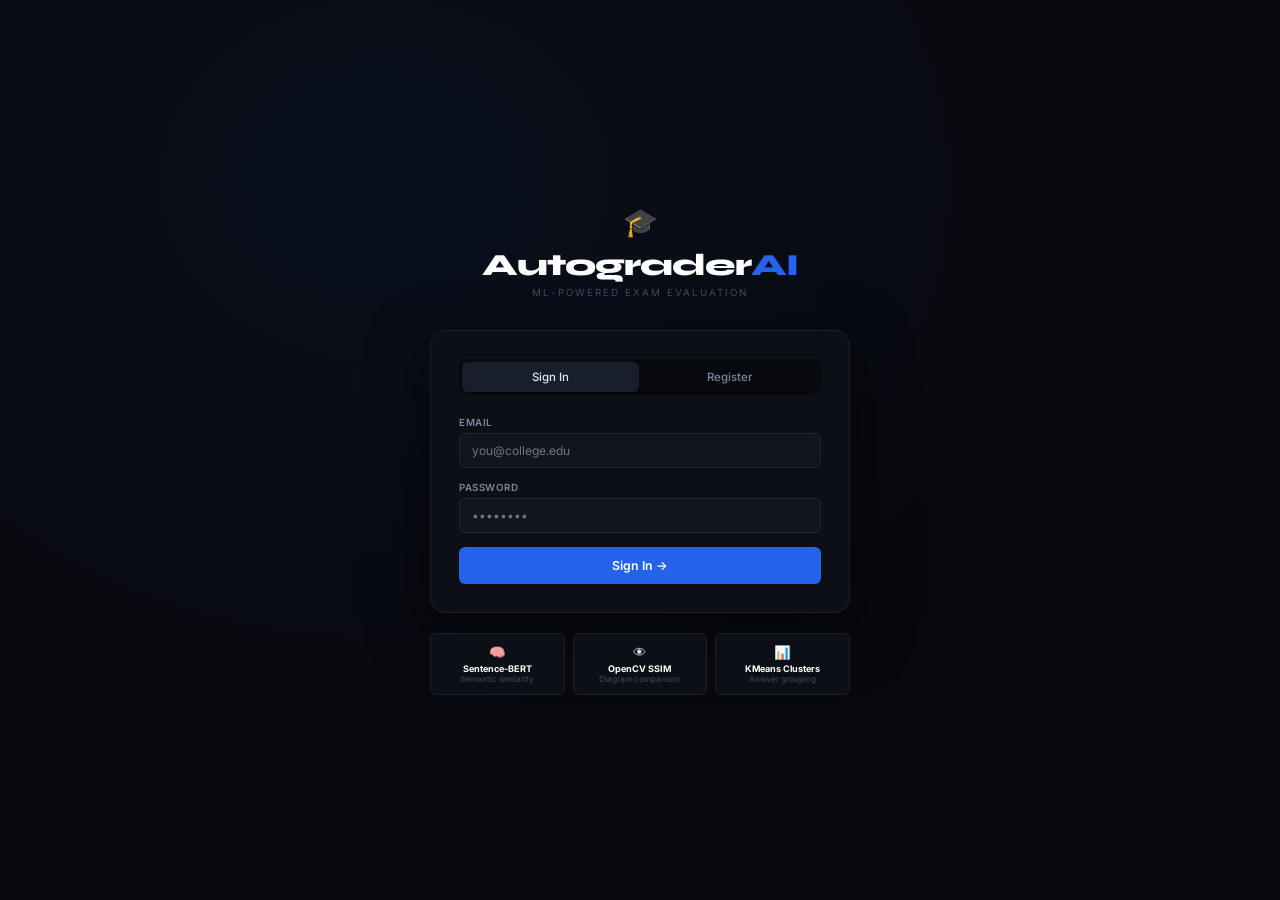
==== commit 35bd43e9: "some tweaks" ====
--- a/frontend/pages/teacher.html
+++ b/frontend/pages/teacher.html
@@ -83,23 +83,12 @@
       </div>
     </div>
 
-    <!-- Right: Reference paper upload -->
-    <div>
-      <div class="card" style="position:sticky;top:24px">
-        <div class="card-title mb-8">📄 OR: Upload Reference Answer Paper</div>
+    <!-- Right: Reference paper uploads -->
+    <div style="display:flex;flex-direction:column;gap:16px;position:sticky;top:10px">
+      <!-- Option 1: Existing Reference Answer Paper -->
+      <div class="card">
+        <div class="card-title mb-8">📄 OPTION A: Reference Answer Paper</div>
         <div class="card-sub mb-16" style="line-height:1.6">Upload <strong>one perfectly answered paper</strong> — AI extracts all Q&A automatically. All student sheets will be graded against this reference.</div>
-
-        <div style="background:rgba(37,99,235,.06);border:1px solid rgba(37,99,235,.15);border-radius:var(--rs);padding:12px;margin-bottom:14px">
-          <div style="font-size:.72rem;font-weight:700;color:var(--blue);margin-bottom:6px">🚀 USP: Reference-Based Grading</div>
-          <div style="font-size:.7rem;color:var(--text2);line-height:1.7">
-            Instead of manually setting model answers, upload ONE correct paper.<br>
-            → AI extracts questions + ideal answers<br>
-            → SBERT compares semantic meaning<br>
-            → OpenCV extracts + compares diagrams<br>
-            → KMeans clusters similar answers to detect copying
-          </div>
-        </div>
-
 
         <div class="drop-zone" id="ref-zone" onclick="document.getElementById('ref-input').click()" ondragover="event.preventDefault();this.classList.add('drag')" ondragleave="this.classList.remove('drag')" ondrop="refDrop(event)">
           <input type="file" id="ref-input" accept=".pdf,.png,.jpg,.jpeg,.webp" onchange="uploadRef(this.files[0])">
@@ -108,6 +97,66 @@
           <p id="ref-sub" style="font-size:.75rem;color:var(--text2)">PDF · PNG · JPG — AI will extract all answers</p>
         </div>
         <div id="ref-status" class="mt-12"></div>
+      </div>
+
+      <!-- Option 2: Study Material (PDF/PPT/Text) -->
+      <div class="card" style="border-color:rgba(37,99,235,.3);background:linear-gradient(135deg,rgba(37,99,235,.03),transparent)">
+        <div class="card-title mb-8" style="color:var(--blue)">📚 OPTION B: Study Material / Reference Content</div>
+        <div class="card-sub mb-16" style="line-height:1.6">Upload <strong>PDFs, PPTXs, or Text files</strong> containing the answers. AI will refer to these documents to grade student answers more accurately.</div>
+
+        <div class="drop-zone" id="material-zone" style="border-style:dashed;border-color:var(--blue)" onclick="document.getElementById('material-input').click()" ondragover="event.preventDefault();this.classList.add('drag')" ondragleave="this.classList.remove('drag')" ondrop="materialDrop(event)">
+          <input type="file" id="material-input" accept=".pdf,.pptx,.ppt,.txt" multiple onchange="[...this.files].forEach(f=>uploadMaterial(f))">
+          <div class="drop-icon" id="material-icon" style="color:var(--blue)">📚</div>
+          <h3 id="material-title" style="font-size:.88rem;font-weight:600;margin-bottom:4px;color:var(--blue)">Drop study material here</h3>
+          <p id="material-sub" style="font-size:.75rem;color:var(--text2)">PDF · PPTX · TXT — AI will use for context</p>
+        </div>
+        <div id="material-status" class="mt-12"></div>
+        <div id="material-list" class="mt-12" style="display:flex;flex-direction:column;gap:5px"></div>
+      </div>
+
+      <!-- Option 3: AI Knowledge Enrichment (Triple Validation) -->
+      <div class="card" id="ai-gen-card" style="border-color:rgba(16,185,129,.3);background:linear-gradient(135deg,rgba(16,185,129,.03),transparent)">
+        <div class="card-title mb-8" style="color:var(--green)">✨ AI Knowledge Enrichment (Triple Validation)</div>
+        <div class="card-sub mb-16" style="line-height:1.6">Supplement your exam with <strong>AI-powered reference answers and rubrics</strong>. This enables deep research-based grading using your PPTs + AI knowledge.</div>
+
+        <div id="gen-box" class="hidden">
+            <div style="margin-bottom:12px;background:rgba(16,185,129,.05);padding:10px;border-radius:var(--rs);border:1px solid rgba(16,185,129,.1)">
+                <label style="display:flex;align-items:center;gap:8px;cursor:pointer">
+                    <input type="checkbox" id="ai-use-web" style="accent-color:var(--green)">
+                    <span style="font-size:.78rem;font-weight:600;color:var(--green)">🌐 Enable Web Research Mode</span>
+                </label>
+                <div style="font-size:.62rem;color:var(--text3);margin-left:24px;margin-top:2px">AI will search global databases for perfect answers (High accuracy).</div>
+            </div>
+            <div style="display:grid;grid-template-columns:1fr;gap:8px">
+                <button class="btn btn-success btn-sm w-full" id="gen-ai-btn" onclick="enrichAI()">⚡ Generate AI Reference Material</button>
+            </div>
+            <div id="gen-status" class="mt-8"></div>
+        </div>
+
+        <div id="gen-empty" style="text-align:center;padding:20px 10px;border:1px dashed rgba(16,185,129,.3);border-radius:var(--rs)">
+            <div style="font-size:1.2rem;margin-bottom:8px">👆</div>
+            <div style="font-size:.75rem;color:var(--text2)">Add questions or upload a paper first to enable AI generation.</div>
+        </div>
+      </div>
+
+      <div class="card" style="background:rgba(37,99,235,.06);border:1px solid rgba(37,99,235,.15);border-radius:var(--rs);padding:12px">
+        <div style="font-size:.72rem;font-weight:700;color:var(--blue);margin-bottom:6px">🚀 AI-Assisted Grading</div>
+        <div style="font-size:.7rem;color:var(--text2);line-height:1.7">
+          <b>Option A</b>: Use a perfectly marked answer paper as a primary key.<br>
+          <b>Option B</b>: Upload supplementary material for a broader knowledge base.<br>
+          <b>AI Generation</b>: Auto-complete rubrics & answers for existing questions.
+        </div>
+      </div>
+    </div>
+
+    <!-- AI Research Modal -->
+    <div class="overlay" id="modal-research">
+      <div class="modal modal-lg">
+        <div class="modal-head"><h3>🔬 AI Research / Search Logs</h3><button class="modal-close" onclick="closeModal('modal-research')">✕</button></div>
+        <div class="modal-body" id="research-body"></div>
+        <div class="modal-foot">
+          <button class="btn btn-ghost" onclick="closeModal('modal-research')">Close</button>
+        </div>
       </div>
     </div>
   </div>
@@ -198,7 +247,7 @@
 const user = Auth.user();
 document.getElementById('dash-greet').textContent = `Good ${['morning','afternoon','evening'][[...new Array(24)].map((_,h)=>h<12?0:h<17?1:2)[new Date().getHours()]]}, ${user.name.split(' ')[0]}`;
 
-let allExams=[], allSubs=[], allStudents=[], pendingSheetFile=null, pendingRefFile=null, currentSid=null, ovSubId=null, ovQIdx=null, currentEditingExamId=null;
+let allExams=[], allSubs=[], allStudents=[], pendingSheetFile=null, pendingRefFile=null, pendingMaterials=[], currentSid=null, ovSubId=null, ovQIdx=null, currentEditingExamId=null;
 let qItems = []; // question builder state
 
 // ── Load ──
@@ -247,6 +296,7 @@
 function addQuestion() {
   qItems.push({text:'',marks:10,modelAnswer:'',keywords:'',hasDiagram:false,subQuestions:[],orEnabled:false});
   renderQList();
+  document.getElementById('gen-box').classList.remove('hidden');
 }
 function addSubQ(qi) {
   qItems[qi].subQuestions.push({text:'',marks:5,modelAnswer:'',isOr:false,hasDiagram:false});
@@ -256,42 +306,105 @@
 function removeSubQ(qi,si) { qItems[qi].subQuestions.splice(si,1); renderQList(); }
 
 function renderQList() {
-  const el=document.getElementById('q-list');
-  if (!qItems.length){el.innerHTML='<div class="text-xs text-dim" style="padding:16px;text-align:center">No questions yet — click + Add Question</div>';return;}
-  el.innerHTML=qItems.map((q,qi)=>`
+  const el = document.getElementById('q-list');
+  const genBox = document.getElementById('gen-box');
+  const genEmpty = document.getElementById('gen-empty');
+  
+  if (qItems.length > 0) {
+    if (genBox) genBox.classList.remove('hidden');
+    if (genEmpty) genEmpty.classList.add('hidden');
+  } else {
+    if (genBox) genBox.classList.add('hidden');
+    if (genEmpty) genEmpty.classList.remove('hidden');
+  }
+
+  if (!qItems.length) {
+    el.innerHTML = '<div class="text-xs text-dim" style="padding:16px;text-align:center">No questions yet — click + Add Question</div>';
+    return;
+  }
+
+  el.innerHTML = qItems.map((q, qi) => `
     <div class="q-item">
       <div class="q-item-head">
-        <span class="q-num-badge">Q${qi+1}</span>
-        <div style="flex:1"><input style="width:100%;background:var(--bg4);border:1px solid var(--border);border-radius:var(--rs);padding:7px 10px;color:var(--text);font-size:.82rem;outline:none" placeholder="Question text…" value="${esc(q.text)}" oninput="qItems[${qi}].text=this.value"></div>
-        <input type="number" min="1" value="${q.marks}" style="width:56px;background:var(--bg4);border:1px solid var(--border);border-radius:var(--rs);padding:6px;color:var(--gold);font-family:'JetBrains Mono';text-align:center;font-size:.82rem;outline:none" oninput="qItems[${qi}].marks=+this.value">
+        <span class="q-num-badge">Q${qi + 1}</span>
+        <div style="flex:1">
+          <input style="width:100%;background:var(--bg4);border:1px solid var(--border);border-radius:var(--rs);padding:7px 10px;color:var(--text);font-size:.82rem;outline:none" 
+                 placeholder="Question text…" value="${esc(q.text)}" oninput="qItems[${qi}].text=this.value">
+        </div>
+        <input type="number" min="1" value="${q.marks}" 
+               style="width:56px;background:var(--bg4);border:1px solid var(--border);border-radius:var(--rs);padding:6px;color:var(--gold);font-family:'JetBrains Mono';text-align:center;font-size:.82rem;outline:none" 
+               oninput="qItems[${qi}].marks=+this.value">
         <span style="font-size:.7rem;color:var(--text3)">M</span>
         <button onclick="removeQ(${qi})" style="background:none;border:none;color:var(--text3);cursor:pointer;padding:4px">✕</button>
       </div>
+      
       <div style="margin-bottom:8px">
-        <textarea style="width:100%;background:var(--bg4);border:1px solid var(--border);border-radius:var(--rs);padding:7px 10px;color:rgba(255,255,255,.8);font-size:.76rem;outline:none" placeholder="Ideal Model Answer (for manual/AI grading reference)…" oninput="qItems[${qi}].modelAnswer=this.value">${esc(q.modelAnswer||'')}</textarea>
-      </div>
+        <textarea style="width:100%;background:var(--bg4);border:1px solid var(--border);border-radius:var(--rs);padding:7px 10px;color:rgba(255,255,255,.8);font-size:.76rem;outline:none" 
+                  placeholder="Ideal Model Answer (for manual/AI grading reference)…" 
+                  oninput="qItems[${qi}].modelAnswer=this.value">${esc(q.modelAnswer || '')}</textarea>
+      </div>
+      
       <div style="display:flex;gap:8px;margin-bottom:8px">
-        <input style="flex:1;background:var(--bg4);border:1px solid var(--border);border-radius:var(--rs);padding:6px 9px;color:var(--text2);font-size:.75rem;outline:none" placeholder="Keywords (comma-separated, for ML grading)" value="${esc(q.keywords)}" oninput="qItems[${qi}].keywords=this.value">
+        <input style="flex:1;background:var(--bg4);border:1px solid var(--border);border-radius:var(--rs);padding:6px 9px;color:var(--text2);font-size:.75rem;outline:none" 
+               placeholder="Keywords (comma-separated, for ML grading)" value="${esc(q.keywords)}" 
+               oninput="qItems[${qi}].keywords=this.value">
         <label style="display:flex;align-items:center;gap:5px;font-size:.72rem;color:var(--text2);cursor:pointer;flex-shrink:0">
-          <input type="checkbox" ${q.hasDiagram?'checked':''} onchange="qItems[${qi}].hasDiagram=this.checked"> Diagram
+          <input type="checkbox" ${q.hasDiagram ? 'checked' : ''} onchange="qItems[${qi}].hasDiagram=this.checked"> Diagram
         </label>
       </div>
-      ${q.subQuestions.map((sq,si)=>`<div class="sub-q">
-        <div style="display:flex;align-items:center;gap:8px">
-          ${sq.isOr?'<span class="or-label">OR</span>':''}
-          <span style="font-family:\'JetBrains Mono\';font-size:.68rem;color:var(--text3);">${qi+1}${String.fromCharCode(97+si)}</span>
-          <input style="flex:1;background:var(--bg3);border:1px solid var(--border);border-radius:var(--rs);padding:6px 9px;color:var(--text);font-size:.79rem;outline:none" placeholder="Sub-question…" value="${esc(sq.text)}" oninput="qItems[${qi}].subQuestions[${si}].text=this.value">
-          <input type="number" min="1" value="${sq.marks}" style="width:50px;background:var(--bg3);border:1px solid var(--border);border-radius:var(--rs);padding:5px;color:var(--gold);font-family:'JetBrains Mono';text-align:center;font-size:.78rem;outline:none" oninput="qItems[${qi}].subQuestions[${si}].marks=+this.value">
-          <span style="font-size:.68rem;color:var(--text3)">M</span>
-          <label style="display:flex;align-items:center;gap:4px;font-size:.68rem;color:var(--text2);cursor:pointer">
-            <input type="checkbox" ${sq.isOr?'checked':''} onchange="qItems[${qi}].subQuestions[${si}].isOr=this.checked;renderQList()"> OR
-          </label>
-          <button onclick="removeSubQ(${qi},${si})" style="background:none;border:none;color:var(--text3);cursor:pointer;font-size:.8rem">✕</button>
-        </div>
-        <div style="margin:4px 0 8px 18px">
-          <textarea style="width:100%;background:var(--bg3);border:1px solid var(--border);border-radius:var(--rs);padding:5px 9px;color:rgba(255,255,255,.7);font-size:.72rem;outline:none" placeholder="Model Answer for sub-question…" oninput="qItems[${qi}].subQuestions[${si}].modelAnswer=this.value">${esc(sq.modelAnswer||'')}</textarea>
-        </div>
-      </div>`).join('')}
+
+      <!-- AI Generated Reference -->
+      ${q.aiReferenceText ? `
+        <div style="background:rgba(16,185,129,.04);border:1px dashed rgba(16,185,129,.3);border-radius:var(--rs);padding:10px;margin-bottom:8px">
+          <div style="font-size:.62rem;font-weight:700;color:var(--green);margin-bottom:5px;text-transform:uppercase">Global AI Reference Answer</div>
+          <div style="font-size:.72rem;color:var(--text2);line-height:1.6">${esc(q.aiReferenceText)}</div>
+        </div>
+      ` : ''}
+
+      ${(q.aiRubrics && q.aiRubrics.length) ? `
+        <div style="background:rgba(255,255,255,.02);border:1px solid var(--border);border-radius:var(--rs);padding:10px;margin-bottom:8px">
+          <div style="font-size:.62rem;font-weight:700;color:var(--blue);margin-bottom:6px;text-transform:uppercase">AI Marking Parameters</div>
+          ${q.aiRubrics.map(r => `<div class="flex jc-sb mb-4"><span style="font-size:.7rem;color:var(--text2)">${esc(r.parameter)}</span><span class="mono" style="font-size:.7rem;color:var(--gold)">${r.weight}%</span></div>`).join('')}
+        </div>
+      ` : ''}
+
+      <!-- Sources -->
+      ${(q.relevantSources && q.relevantSources.length) ? `
+        <div style="font-size:.7rem;color:var(--text3);margin-bottom:8px">
+          📚 Sources: ${q.relevantSources.map(s => `<span class="badge bg-gray" style="font-size:.62rem;margin-right:4px">${esc(s)}</span>`).join('')}
+        </div>
+      ` : ''}
+      
+      <!-- Research Context / Source Attribution -->
+      ${q.researchContext ? `
+        <div style="background:rgba(16,185,129,.05);border-left:2px solid var(--green);padding:7px 11px;margin-bottom:8px;font-size:.7rem;color:var(--text2);border-radius:0 var(--rs) var(--rs) 0">
+           <span style="font-weight:700;color:var(--green);font-size:.6rem;text-transform:uppercase;margin-right:5px">AI Research Context:</span> ${esc(q.researchContext)}
+        </div>
+      ` : ''}
+
+      ${q.subQuestions.map((sq, si) => `
+        <div class="sub-q">
+          <div style="display:flex;align-items:center;gap:8px">
+            ${sq.isOr ? '<span class="or-label">OR</span>' : ''}
+            <span style="font-family:'JetBrains Mono';font-size:.68rem;color:var(--text3);">${qi + 1}${String.fromCharCode(97 + si)}</span>
+            <input style="flex:1;background:var(--bg3);border:1px solid var(--border);border-radius:var(--rs);padding:6px 9px;color:var(--text);font-size:.79rem;outline:none" 
+                   placeholder="Sub-question…" value="${esc(sq.text)}" oninput="qItems[${qi}].subQuestions[${si}].text=this.value">
+            <input type="number" min="1" value="${sq.marks}" 
+                   style="width:50px;background:var(--bg3);border:1px solid var(--border);border-radius:var(--rs);padding:5px;color:var(--gold);font-family:'JetBrains Mono';text-align:center;font-size:.78rem;outline:none" 
+                   oninput="qItems[${qi}].subQuestions[${si}].marks=+this.value">
+            <span style="font-size:.68rem;color:var(--text3)">M</span>
+            <label style="display:flex;align-items:center;gap:4px;font-size:.68rem;color:var(--text2);cursor:pointer">
+              <input type="checkbox" ${sq.isOr ? 'checked' : ''} onchange="qItems[${qi}].subQuestions[${si}].isOr=this.checked;renderQList()"> OR
+            </label>
+            <button onclick="removeSubQ(${qi},${si})" style="background:none;border:none;color:var(--text3);cursor:pointer;font-size:.8rem">✕</button>
+          </div>
+          <div style="margin:4px 0 8px 18px">
+            <textarea style="width:100%;background:var(--bg3);border:1px solid var(--border);border-radius:var(--rs);padding:5px 9px;color:rgba(255,255,255,.7);font-size:.72rem;outline:none" 
+                      placeholder="Model Answer for sub-question…" 
+                      oninput="qItems[${qi}].subQuestions[${si}].modelAnswer=this.value">${esc(sq.modelAnswer || '')}</textarea>
+          </div>
+        </div>
+      `).join('')}
       <button class="btn btn-ghost btn-sm" style="margin-top:8px;font-size:.7rem" onclick="addSubQ(${qi})">+ Sub-question / OR option</button>
     </div>`).join('');
 }
@@ -312,6 +425,21 @@
   try {
     const data = {title,subject,
       totalMarks:+document.getElementById('ex-marks').value||100, instructions:document.getElementById('ex-inst').value, questions, status};
+    
+    // Ensure all rubrics and sources are bundled if available
+    data.questions = qItems.map((q,i)=>({
+      number: String(i+1), text:q.text, marks:q.marks,
+      keywords: (q.keywords||'').split(',').map(k=>k.trim()).filter(Boolean),
+      hasDiagram:q.hasDiagram, modelAnswer:q.modelAnswer||'',
+      relevantSources: q.relevantSources || [],
+      assessmentParameters: q.assessmentParameters || [],
+      researchContext: q.researchContext || '',
+      subQuestions: (q.subQuestions||[]).map((sq,j)=>({
+        number:`${i+1}${String.fromCharCode(97+j)}`, 
+        text:sq.text, marks:sq.marks, isOr:sq.isOr, hasDiagram:sq.hasDiagram, modelAnswer:sq.modelAnswer||''
+      }))
+    }));
+
     let exam;
     if (currentEditingExamId) {
       exam = await api.put(`/exams/${currentEditingExamId}`, data);
@@ -324,6 +452,10 @@
       toast('Uploading reference paper…','i');
       await uploadRef(pendingRefFile, exam.id);
     }
+    if (pendingMaterials.length > 0) {
+      toast('Uploading study materials…','i');
+      for (const f of pendingMaterials) await uploadMaterial(f, exam.id);
+    }
 
     await loadAll();
     toast(status==='published'?'Exam published!':'Saved!','s');
@@ -344,11 +476,13 @@
   document.getElementById('ex-marks').value = e.totalMarks;
   document.getElementById('ex-inst').value = e.instructions || '';
   
-  // Reset ref UI
-  document.getElementById('ref-icon').textContent='📄';
-  document.getElementById('ref-title').textContent='Drop reference answer paper';
-  document.getElementById('ref-status').innerHTML='';
-  pendingRefFile = null;
+  // Reset material UI
+  document.getElementById('material-icon').textContent='📚';
+  document.getElementById('material-title').textContent='Drop study material here';
+  document.getElementById('material-status').innerHTML='';
+  document.getElementById('material-list').innerHTML='';
+  pendingMaterials = [];
+  if (e.studyMaterial) renderMaterials(e.studyMaterial);
 
   qItems = (e.questions||[]).map(q=>({
     text:q.text, marks:q.marks, modelAnswer:q.modelAnswer||'', 
@@ -356,6 +490,11 @@
     subQuestions: (q.subQuestions||[]).map(sq=>({...sq}))
   }));
   renderQList();
+  
+  if (qItems.length > 0) {
+    document.getElementById('gen-box').classList.remove('hidden');
+    document.getElementById('gen-status').innerHTML = '';
+  }
 }
 
 // ── REFERENCE PAPER ──
@@ -412,6 +551,106 @@
 }
 function refDrop(e){e.preventDefault();document.getElementById('ref-zone').classList.remove('drag');uploadRef(e.dataTransfer.files[0]);}
 
+// ── STUDY MATERIAL ──
+async function uploadMaterial(file, forceId=null) {
+  if (!file) return;
+  const examId = forceId || currentEditingExamId;
+  
+  if (!examId) {
+    pendingMaterials.push(file);
+    document.getElementById('material-icon').textContent='📎';
+    document.getElementById('material-title').textContent=`${pendingMaterials.length} file(s) ready`;
+    document.getElementById('material-status').innerHTML='<span class="badge bg-gold">Ready to upload on save</span>';
+    return;
+  }
+
+  const mIcon = document.getElementById('material-icon');
+  const mTitle = document.getElementById('material-title');
+  const mStatus = document.getElementById('material-status');
+
+  mIcon.textContent='⏳';
+  mTitle.textContent='Processing...';
+  mStatus.innerHTML=aiLoad(`Extracting text from ${esc(file.name)}...`);
+  
+  try {
+    const fd=new FormData(); fd.append('file',file);
+    const res = await api.upload(`/exams/${examId}/material`, fd);
+    mIcon.textContent='📚';
+    mTitle.textContent='Drop study material here';
+    mStatus.innerHTML=`<span class="badge bg-green">✓ Material Added</span>`;
+    toast('Reference material processed!','s');
+    renderMaterials(res.materials);
+    await loadAll();
+  } catch(e){
+    mIcon.textContent='❌';
+    mStatus.innerHTML=`<span style="color:var(--red);font-size:.8rem">✗ ${e.message}</span>`;
+    toast(e.message,'e');
+  }
+}
+
+function renderMaterials(list) {
+  const el = document.getElementById('material-list');
+  if (!list || !list.length) { el.innerHTML=''; return; }
+  el.innerHTML = list.map(m => `
+    <div style="background:var(--bg3);padding:8px 12px;border-radius:var(--rs);display:flex;align-items:center;justify-content:space-between;border:1px solid var(--border)">
+      <div style="font-size:.75rem;color:var(--text2);display:flex;align-items:center;gap:6px">
+        <span>📄</span> <span style="font-weight:600">${esc(m.filename)}</span>
+      </div>
+      <button onclick="deleteMaterial('${m.id}')" style="background:none;border:none;color:var(--red);cursor:pointer;font-size:1rem;padding:2px 5px">✕</button>
+    </div>
+  `).join('');
+}
+
+async function deleteMaterial(mid) {
+  if (!currentEditingExamId) return;
+  try {
+    await api.delete(`/exams/${currentEditingExamId}/material/${mid}`);
+    toast('Material removed','i');
+    const exam = allExams.find(x=>x.id===currentEditingExamId);
+    if (exam && exam.studyMaterial) {
+      exam.studyMaterial = exam.studyMaterial.filter(m => m.id !== mid);
+      renderMaterials(exam.studyMaterial);
+    }
+  } catch(e) { toast(e.message,'e'); }
+}
+
+function materialDrop(e){e.preventDefault();document.getElementById('material-zone').classList.remove('drag');uploadMaterial(e.dataTransfer.files[0]);}
+
+async function enrichAI() {
+  if (!currentEditingExamId) {
+    toast('Save exam draft first to enable AI enrichment','i');
+    return;
+  }
+  
+  const statusEl = document.getElementById('gen-status');
+  const genBtn = document.getElementById('gen-ai-btn');
+  const useWeb = document.getElementById('ai-use-web').checked;
+  
+  genBtn.disabled = true;
+  statusEl.innerHTML = aiLoad(useWeb ? 'Deep Researching via Web Knowledge...' : 'Generating Global AI Reference Answers...');
+
+  try {
+    const res = await api.post(`/exams/${currentEditingExamId}/enrich-ai`, { useWeb });
+    statusEl.innerHTML = `<span class="badge bg-green">✓ Enrichment complete!</span>`;
+    toast('AI Knowledge enriched and synced!','s');
+    
+    if (res.questions) {
+      qItems = res.questions.map(q => ({
+        ...q,
+        keywords: (q.keywords||[]).join(', '),
+        subQuestions: (q.subQuestions||[]).map(sq=>({...sq}))
+      }));
+      renderQList();
+    }
+    await loadAll();
+  } catch(e) {
+    statusEl.innerHTML = `<span style="color:var(--red);font-size:.7rem">✗ ${e.message}</span>`;
+    toast(e.message,'e');
+  } finally {
+    genBtn.disabled = false;
+  }
+}
+
 // ── MY EXAMS ──
 function renderExamsPage() {
   const tbody=document.getElementById('exams-tbody');
@@ -652,11 +891,36 @@
     document.getElementById('ref-title').textContent='Drop reference answer paper';
     document.getElementById('ref-status').innerHTML='';
     qItems=[]; renderQList(); pendingRefFile=null;
+    if (document.getElementById('research-log-btn')) document.getElementById('research-log-btn').classList.add('hidden');
   }
   if(id==='exams')renderExamsPage();
   else if(id==='grade')renderGradePage();
   else if(id==='analytics'){const myEx=allExams.filter(e=>e.teacherId===user.id);const sel=document.getElementById('anal-exam-sel');if(sel&&sel.options.length<=1)myEx.forEach(e=>{const o=document.createElement('option');o.value=e.id;o.textContent=e.title;sel.appendChild(o);});}
 };
+
+function showResearchLogs() {
+  const body = document.getElementById('research-body');
+  if (!qItems.length) { body.innerHTML = '<p class="text-dim">No AI research data available.</p>'; return; }
+  
+  body.innerHTML = qItems.map((q, i) => `
+    <div style="padding:15px;border-bottom:1px solid var(--border)">
+      <div style="display:flex;justify-content:space-between;margin-bottom:8px">
+        <span class="badge bg-blue" style="font-size:.7rem">Question ${i+1}</span>
+        <span class="mono" style="color:var(--gold)">${q.marks} Marks</span>
+      </div>
+      <div style="font-weight:600;font-size:.85rem;margin-bottom:10px">${esc(q.text)}</div>
+      <div style="background:var(--bg4);padding:12px;border-radius:var(--rs);border-left:3px solid var(--green)">
+        <div style="font-size:.65rem;text-transform:uppercase;font-weight:700;color:var(--green);margin-bottom:5px">Research & Search Attribution</div>
+        <div style="font-size:.78rem;line-height:1.6;color:var(--text2)">${esc(q.researchContext || 'No specific research context provided by AI.')}</div>
+      </div>
+      <div style="margin-top:10px;font-size:.7rem;color:var(--text3)">
+        <b>Sources identified:</b> ${q.relevantSources ? q.relevantSources.join(', ') : 'General Knowledge'}
+      </div>
+    </div>
+  `).join('');
+  
+  openModal('modal-research');
+}
 </script>
 </body>
 </html>
